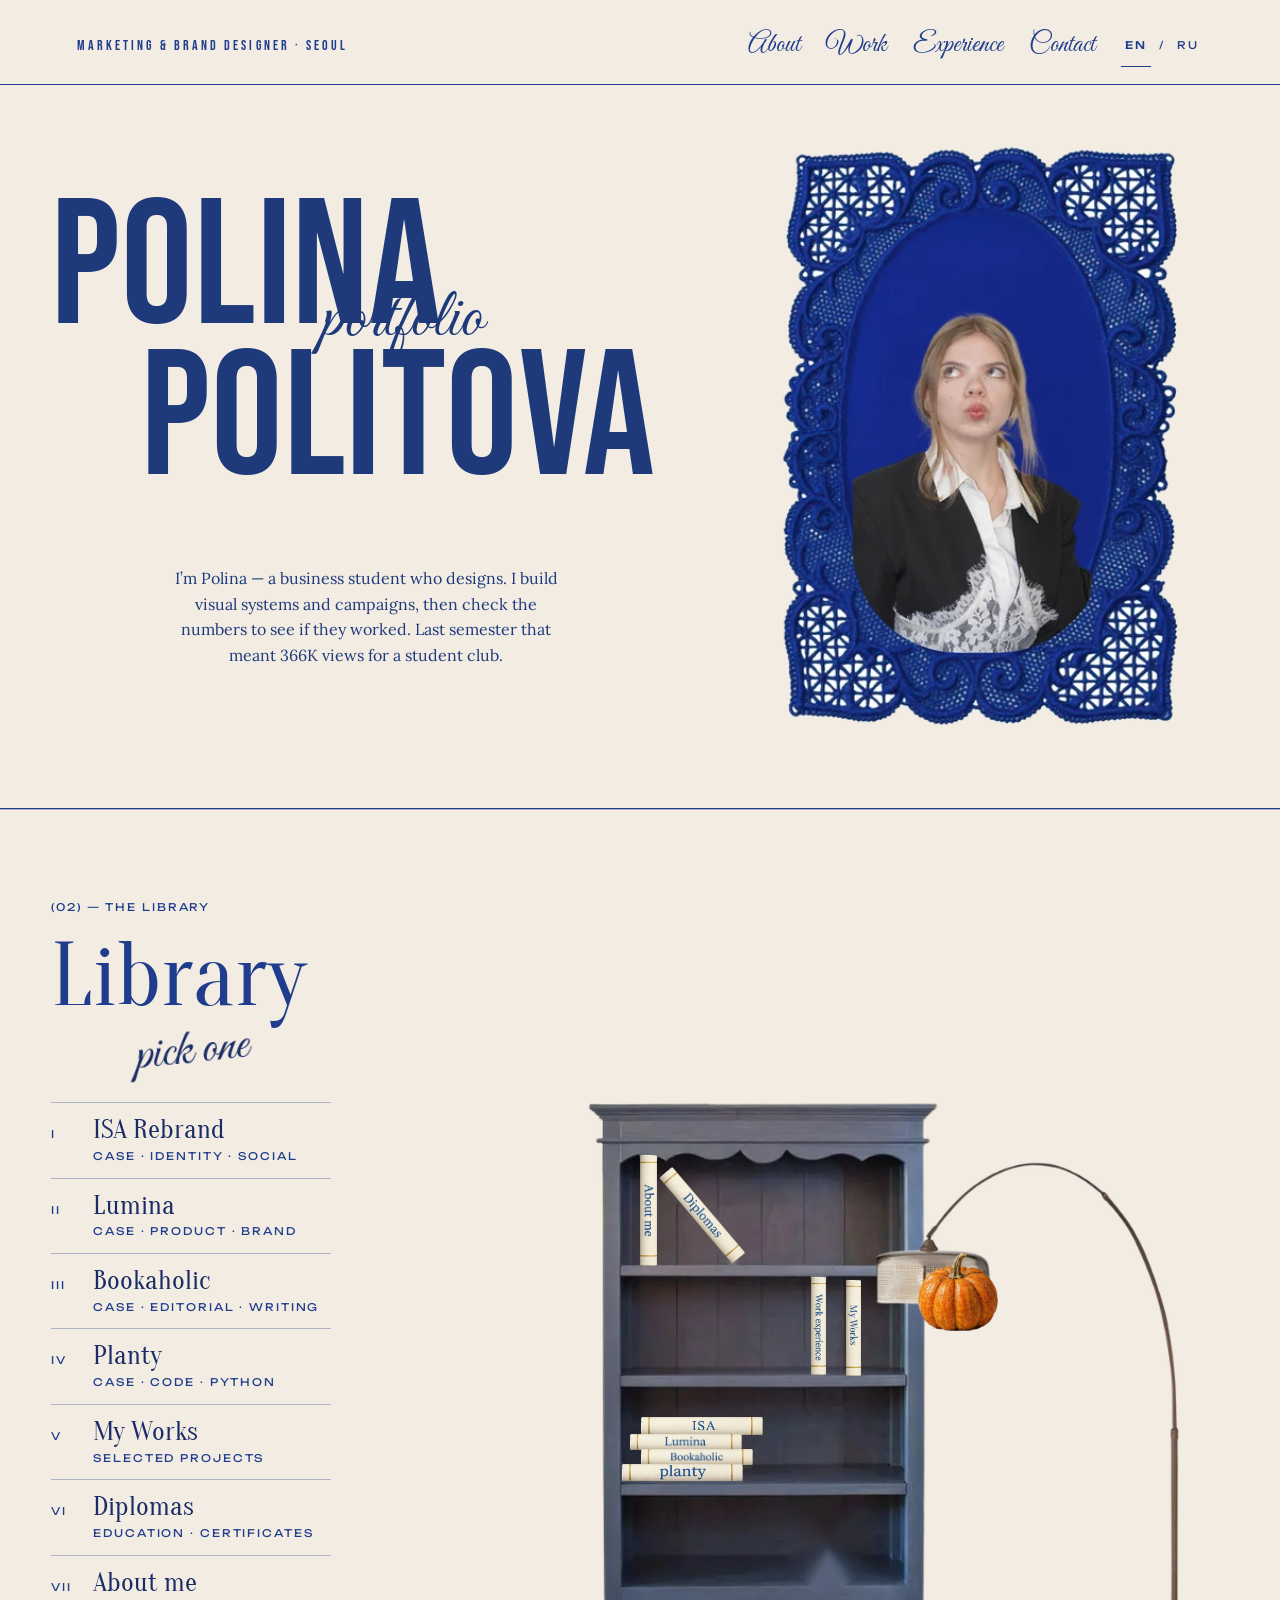
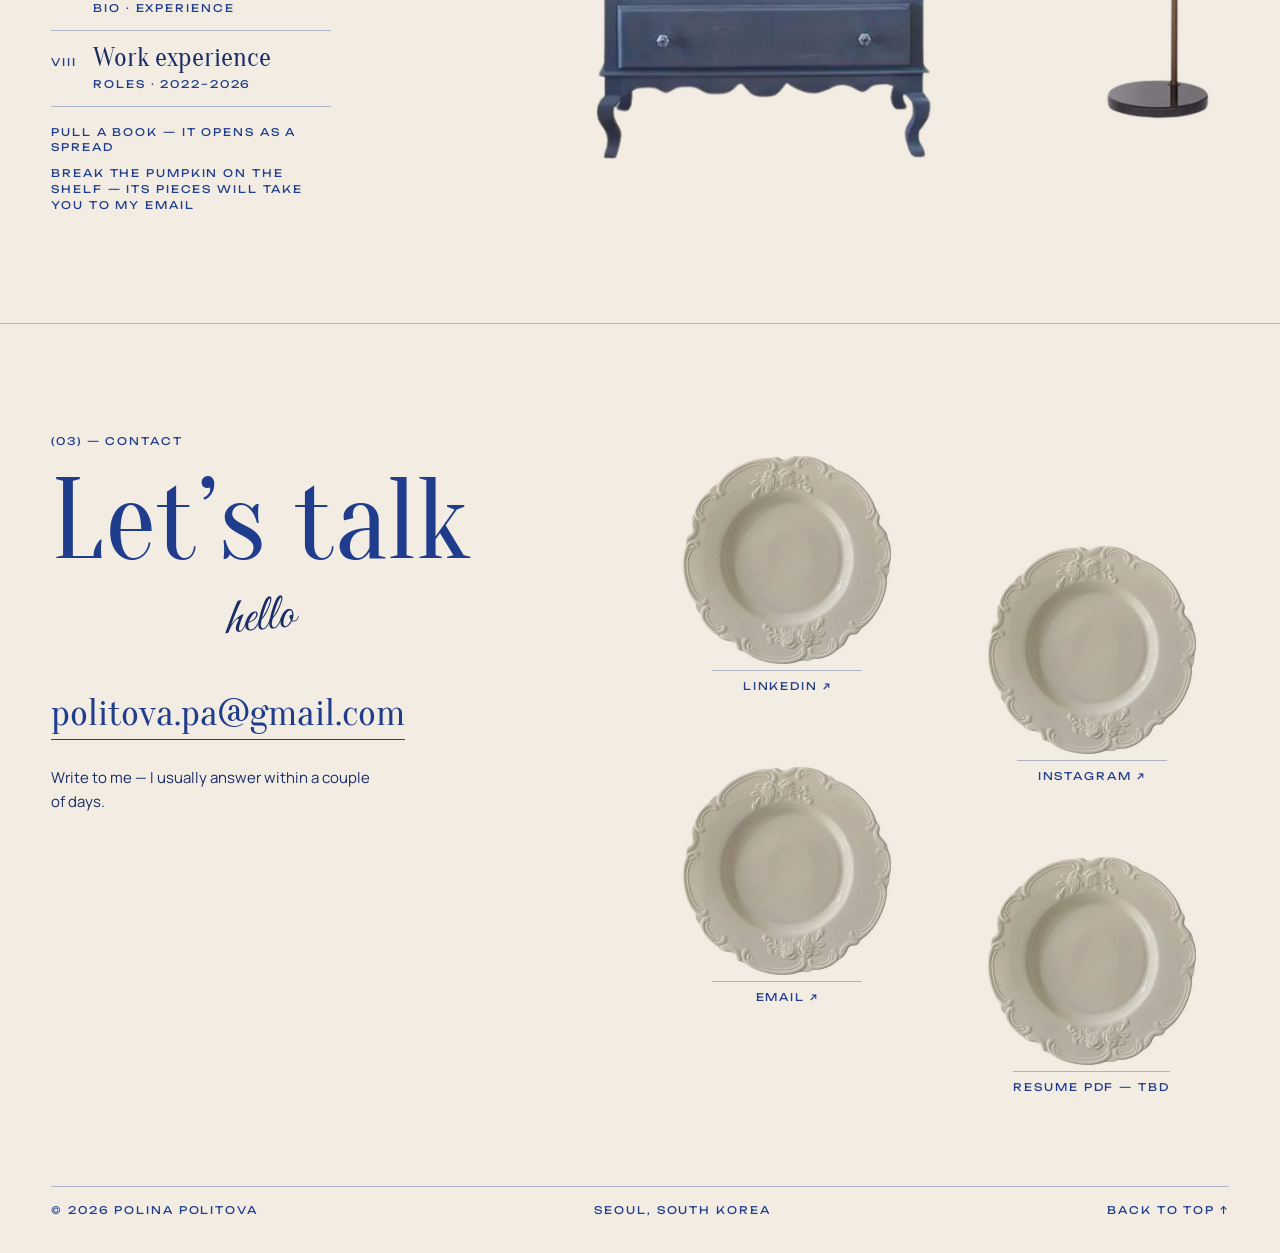
==== index.html @ 22738106 "Add files via upload" ====
<!doctype html>
<html lang="en">
<head>
<meta charset="utf-8">
<meta name="viewport" content="width=device-width, initial-scale=1">
<title>Polina Politova — Portfolio</title>
<meta name="description" content="Polina Politova — Marketing & Brand Designer. Portfolio of ISA rebrand, Lumina, Bookaholic magazine, Planty and more.">
<link rel="preconnect" href="https://fonts.googleapis.com">
<link rel="preconnect" href="https://fonts.gstatic.com" crossorigin>
<link href="https://fonts.googleapis.com/css2?family=Bebas+Neue&family=Oswald:wght@500&family=Lora:wght@400;500&family=Great+Vibes&family=Manrope:wght@400;500;600&family=Marck+Script&family=Oranienbaum&family=Unbounded:wght@300;400;500&display=swap" rel="stylesheet">
<link rel="stylesheet" href="./css/styles.css">
</head>
<body>
<div class="pp" lang="en">
<header class="bar" id="top">
<a class="hz-kick" href="#top" id="kicker-link">Marketing &amp; Brand Designer · Seoul</a>
<nav class="nav" id="main-nav" aria-label="Main">
<button type="button" class="sn" id="nav-about">About</button>
<a class="sn" href="#library" id="nav-work">Work</a>
<button type="button" class="sn" id="nav-exp">Experience</button>
<a class="sn" href="#contact" id="nav-contact">Contact</a>
<div class="lang" id="lang-group" role="group" aria-label="Language">
<button type="button" id="lang-en" aria-pressed="true">En</button>
<span class="u" aria-hidden="true">/</span>
<button type="button" id="lang-ru" aria-pressed="false">Ru</button>
</div>
</nav>
</header>

<main>
<section class="hz" id="hz-section" aria-label="Introduction">
<div class="hz-l">
<div class="hz-nw h-anim d1">
<h1 class="hz-name"><span class="l1">Polina</span><span class="l2">Politova</span></h1>
<span class="hz-script s" id="hz-script" aria-hidden="true">portfolio</span>
</div>
<p class="hz-intro h-anim d2" id="hz-intro">I’m Polina — a business student who designs.</p>
</div>
<div class="hz-r h-anim d3">
<img class="hz-photo" id="hz-photo" src="./assets/images/portrait.webp" alt="Polina Politova in a blue lace frame">
</div>
</section>

<section class="lib rv" id="library" data-rv="lib" aria-labelledby="lib-h">
<div class="lib-l">
<p class="u" style="margin: 0" id="lib-meta">(02) — The library</p>
<h2 class="sec-h o" id="lib-h">Library</h2>
<span class="sec-s s" id="lib-script" aria-hidden="true">pick one</span>
<ol class="idx-list" id="idx-list"></ol>
<p class="u hint-d" id="hint-d" style="margin: 18px 0 0">Pull a book — it opens as a spread</p>
<p class="u hint-m" id="hint-m" style="margin: 18px 0 0">Swipe the shelf, tap a book</p>
<p class="u" id="pk-hint" style="margin: 10px 0 0">Break the pumpkin on the shelf — its pieces will take you to my email</p>
</div>

<div class="lib-r">
<div class="shelf-scroll">
<div class="scene">
<nav class="shelf2" id="shelf2" aria-label="Bookshelf — portfolio sections">
<img class="shelf2-img" src="./assets/images/shelf.webp" alt="">
<button type="button" class="bk2 b-about" data-id="about" style="left: 16.19%; top: 10.23%; width: 2.52%; height: 16.12%" aria-label="Open book: About me"><img src="./assets/images/book-about.webp" alt=""></button>
<button type="button" class="bk2 b-diplomas" data-id="diplomas" style="left: 24.16%; top: 10.9%; width: 2.44%; height: 16.43%; --r: -40.4deg; transform-origin: 50% 50%" aria-label="Open book: Diplomas"><img src="./assets/images/book-diplomas.webp" alt=""></button>
<button type="button" class="bk2 b-workexp" data-id="workexp" style="left: 41.35%; top: 27.91%; width: 2.2%; height: 14.26%" aria-label="Open book: Work experience"><img src="./assets/images/book-workexp.webp" alt=""></button>
<button type="button" class="bk2 b-works" data-id="works" style="left: 46.54%; top: 28.37%; width: 2.2%; height: 13.95%" aria-label="Open book: My Works"><img src="./assets/images/book-works.webp" alt=""></button>
<button type="button" class="bk2 b-isa" data-id="isa" style="left: 16.35%; top: 48.22%; width: 17.92%; height: 2.64%" aria-label="Open book: ISA Rebrand"><img src="./assets/images/book-isa.webp" alt=""></button>
<button type="button" class="bk2 b-lumina" data-id="lumina" style="left: 14.78%; top: 50.7%; width: 16.51%; height: 2.33%" aria-label="Open book: Lumina"><img src="./assets/images/book-lumina.webp" alt=""></button>
<button type="button" class="bk2 b-bookaholic" data-id="bookaholic" style="left: 16.35%; top: 52.87%; width: 16.51%; height: 2.33%" aria-label="Open book: Bookaholic"><img src="./assets/images/book-bookaholic.webp" alt=""></button>
<button type="button" class="bk2 b-planty" data-id="planty" style="left: 13.52%; top: 55.04%; width: 17.92%; height: 2.48%" aria-label="Open book: Planty"><img src="./assets/images/book-planty.webp" alt=""></button>
<button type="button" class="pk" aria-label="Break the pumpkin — go to my email"><img src="./assets/images/pumpkin-whole.webp" alt=""></button>
</nav>
</div>
</div>
</div>
</section>
</main>

<footer class="ct" id="contact">
<div class="rv" data-rv="ct">
<div class="ct-in">
<div class="ct-l">
<p class="u" style="margin: 0" id="ct-meta">(03) — Contact</p>
<h2 class="ct-h o" id="ct-title">Let’s talk</h2>
<span class="sec-s s" id="ct-script" aria-hidden="true">hello</span>
<a class="mail" href="mailto:politova.pa@gmail.com">politova.pa@gmail.com</a>
<p class="ct-note" id="ct-note">Write to me — I usually answer within a couple of days.</p>
</div>
<div class="ct-r">
<div class="scs">
<a class="sc" href="https://www.linkedin.com/in/polina-politova-3bb657448" target="_blank" rel="noopener noreferrer"><img src="./assets/images/social-icon.webp" alt=""><span class="sc-l u">LinkedIn ↗</span></a>
<a class="sc" href="https://www.instagram.com/weoesap/" target="_blank" rel="noopener noreferrer"><img src="./assets/images/social-icon.webp" alt=""><span class="sc-l u">Instagram ↗</span></a>
<a class="sc" href="mailto:politova.pa@gmail.com"><img src="./assets/images/social-icon.webp" alt=""><span class="sc-l u" id="sc-email">Email ↗</span></a>
<button type="button" class="sc is-tbd" id="sc-resume" aria-disabled="true" aria-label="Resume PDF — coming soon (TBD)"><img src="./assets/images/social-icon.webp" alt=""><span class="sc-l u" id="sc-resume-label">Resume PDF — TBD</span></button>
</div>
</div>
</div>
<div class="fbar"><span class="u">© 2026 Polina Politova</span><span class="u" id="ft-loc">Seoul, South Korea</span><a class="u" href="#top" id="ft-top">Back to top ↑</a></div>
</div>
</footer>

<canvas class="fx" aria-hidden="true"></canvas>
<img class="pk-atlas" src="./assets/images/pumpkin-atlas.webp" alt="" aria-hidden="true" style="position: absolute; width: 1px; height: 1px; opacity: 0; pointer-events: none; left: 0; top: 0">
<div id="overlay-host"></div>
</div>
<script src="./js/data.js"></script>
<script src="./js/main.js"></script>
</body>
</html>
---- css/styles.css ----
body{margin:0;background:#F2ECE3}
a{color:#1F3D8C}a:hover{color:#1F3D8C}
.pp{--por:#F2ECE3;--cob:#1F3D8C;--ink:#1A2C66;--gold:#C2A15A;--hair:rgba(31,61,140,.32);font-family:'Manrope',system-ui,sans-serif;font-size:15px;line-height:1.65;color:var(--ink);background:#F2ECE3;min-height:100vh;position:relative;overflow-x:hidden;-webkit-font-smoothing:antialiased}
.pp *{box-sizing:border-box}
.o{font-family:'Oranienbaum',Georgia,serif;font-weight:400}
.s{font-family:'Great Vibes','Marck Script',cursive;font-weight:400}
.u{font-family:'Unbounded',sans-serif;font-weight:400;font-size:10.5px;line-height:1.5;letter-spacing:.18em;text-transform:uppercase;color:var(--cob)}
.bar{display:flex;flex-wrap:wrap;justify-content:space-between;align-items:center;gap:6px 28px;max-width:1440px;margin:0 auto;padding:10px clamp(16px,4vw,56px);border-bottom:1px solid var(--hair)}
.bar a,.bar button{font-family:'Unbounded',sans-serif;font-size:10.5px;letter-spacing:.18em;text-transform:uppercase;color:var(--cob);text-decoration:none;background:none;border:0;border-bottom:1px solid transparent;padding:14px 0;cursor:pointer;transition:border-color .6s ease-out}
.bar a:hover,.bar button:hover{border-bottom-color:var(--cob)}
.nav{display:flex;align-items:center;flex-wrap:wrap;gap:0 26px}
.lang{display:flex;align-items:center;gap:8px}
.lang button{min-width:30px}
.lang button[aria-pressed="true"]{border-bottom-color:var(--cob);font-weight:500}
.bar a:focus-visible,.bar button:focus-visible,.idx:focus-visible,.close:focus-visible,.sc:focus-visible,.next:focus-visible{outline:1px solid var(--cob);outline-offset:4px}
.tbdf{display:grid;place-items:center;border:1px solid var(--hair);text-align:center;padding:8px;background:transparent}

.hero{position:relative;max-width:1440px;margin:0 auto;padding:28px clamp(16px,4vw,56px) 130px;display:grid;grid-template-columns:repeat(12,minmax(0,1fr));column-gap:20px;align-items:start;min-height:860px}
.h-meta{grid-column:1/7;grid-row:1;margin:0;position:relative;z-index:4;display:flex;gap:22px}
.nw{grid-column:1/11;grid-row:2;position:relative;z-index:4;margin-top:clamp(40px,7vw,96px)}
.h-name{margin:0;font-size:clamp(70px,12.4vw,182px);line-height:.84;color:var(--cob);letter-spacing:-.01em}
.h-name .l1,.h-name .l2{display:block}
.h-name .l2{padding-left:9vw}
.h-script{position:absolute;left:clamp(150px,38%,560px);top:30%;font-size:clamp(46px,6.4vw,96px);line-height:1;color:var(--ink);transform:rotate(-8deg);white-space:nowrap}
.h-intro{grid-column:2/6;grid-row:3;position:relative;z-index:4;margin-top:56px;max-width:340px}
.h-intro p{margin:0 0 14px}
.h-facts{grid-column:7/13;grid-row:3;position:relative;z-index:4;list-style:none;margin:300px 0 0;padding:0;display:grid;grid-template-columns:repeat(3,minmax(0,1fr));gap:18px;border-top:1px solid var(--hair)}
.h-facts li{padding-top:12px}
.fact-n{display:block;font-family:'Oranienbaum',serif;font-size:46px;line-height:1;color:var(--cob);margin-bottom:6px}
.next{position:absolute;left:clamp(16px,4vw,56px);bottom:96px;z-index:4;text-decoration:none}
.h-plate{position:absolute;z-index:2;right:-4vw;top:40px;width:min(46vw,660px);height:auto;mix-blend-mode:multiply;transform:translate3d(0,calc(var(--sy,0) * 0.05px),0);animation:sIn 1.4s cubic-bezier(.22,.61,.36,1) both}
.tile{position:absolute;aspect-ratio:1/1}
.t1{z-index:1;left:clamp(16px,4vw,56px);top:600px;width:150px;transform:translate3d(0,calc(var(--sy,0) * -0.09px),0)}
.t2{z-index:3;right:40vw;top:30px;width:118px;transform:translate3d(0,calc(var(--sy,0) * -0.14px),0)}
.t3{z-index:3;right:4vw;top:460px;width:180px;transform:translate3d(0,calc(var(--sy,0) * -0.07px),0)}
.h-lace{position:absolute;z-index:1;left:30%;right:clamp(16px,4vw,56px);bottom:22px;height:54px}
.h-anim{animation:fUp 1s cubic-bezier(.22,.61,.36,1) both}
.d1{animation-delay:.15s}.d2{animation-delay:.3s}.d3{animation-delay:.45s}
@keyframes fUp{from{opacity:0;transform:translateY(18px)}to{opacity:1;transform:none}}
@keyframes sIn{from{opacity:0;transform:rotate(-14deg) scale(.96)}to{opacity:1;transform:translate3d(0,calc(var(--sy,0) * 0.05px),0)}}

.bar{padding:22px clamp(16px,6vw,96px) 14px;border-bottom:1px solid var(--cob)}
.bar .hz-kick{font-family:'Bebas Neue','Oswald',sans-serif;font-size:14px;letter-spacing:.22em;text-transform:uppercase;padding:12px 0}
.bar .sn{font-family:'Great Vibes','Marck Script',cursive;font-size:27px;letter-spacing:0;text-transform:none;padding:6px 0;line-height:1.2}
.hz{max-width:1440px;margin:0 auto;padding:40px clamp(16px,6vw,96px) 70px;display:grid;grid-template-columns:repeat(12,minmax(0,1fr));column-gap:20px;align-items:center;border-bottom:1px solid var(--cob)}
.hz-l{grid-column:1/8;min-width:0}
.hz-r{grid-column:8/13;min-width:0;display:flex;justify-content:center}
.hz-nw{position:relative;margin-left:-2vw}
.hz-name{margin:0;font-family:'Bebas Neue','Oswald',sans-serif;font-weight:400;font-size:clamp(96px,14vw,206px);line-height:.84;letter-spacing:.005em;color:#1E3A7B;text-transform:uppercase}
.hz-name span{display:block}
.hz-name .l2{padding-left:clamp(40px,7vw,110px)}
.hz-script{position:absolute;left:clamp(200px,40%,420px);top:30%;font-size:clamp(46px,5.4vw,80px);line-height:1;color:#1E3A7B}
.hz-intro{font-family:'Lora',Georgia,serif;font-size:16px;line-height:1.6;color:#1E3A7B;text-align:center;max-width:400px;margin:70px 0 0 clamp(20px,7vw,110px)}
.hz-photo{display:block;width:min(100%,440px);height:auto;mix-blend-mode:multiply}
.xp{max-width:1440px;margin:0 auto;padding:90px clamp(16px,4vw,56px) 110px;border-top:1px solid var(--hair);display:grid;grid-template-columns:repeat(12,minmax(0,1fr));column-gap:20px;row-gap:40px}
.xp-l{grid-column:1/5;min-width:0}
.xp-r{grid-column:5/13;min-width:0}
.xp-list{list-style:none;margin:0;padding:0;border-bottom:1px solid var(--hair)}
.xp-row{display:grid;grid-template-columns:minmax(0,1.1fr) minmax(0,1.6fr) minmax(0,.8fr);gap:20px;align-items:baseline;border-top:1px solid var(--hair);padding:16px 0}
.xp-role{font-family:'Oranienbaum',serif;font-size:26px;line-height:1.15;color:var(--cob)}
.xp-org{font-size:14.5px;line-height:1.5}
.xp-date{text-align:right}
.xp-q{display:grid;grid-template-columns:repeat(2,minmax(0,1fr));gap:30px;margin-top:44px}
.rv{opacity:0;transform:translateY(26px);transition:opacity 1s cubic-bezier(.22,.61,.36,1),transform 1s cubic-bezier(.22,.61,.36,1)}
.rv.in{opacity:1;transform:none}
.lib{max-width:1440px;margin:0 auto;padding:90px clamp(16px,4vw,56px) 110px;display:grid;grid-template-columns:repeat(12,minmax(0,1fr));column-gap:20px;row-gap:40px;border-top:1px solid var(--hair)}
.lib-l{grid-column:1/4;min-width:0}
.lib-r{grid-column:4/13;min-width:0}
.sec-h{margin:22px 0 0;font-size:clamp(60px,7vw,116px);line-height:.88;color:var(--cob)}
.sec-s{display:block;font-size:clamp(38px,4vw,58px);line-height:1;color:var(--ink);transform:rotate(-6deg);margin:4px 0 30px 30%}
.idx-list{list-style:none;margin:0;padding:0;border-bottom:1px solid var(--hair)}
.idx{display:grid;grid-template-columns:42px minmax(0,1fr);align-items:baseline;width:100%;text-align:left;background:none;border:0;border-top:1px solid var(--hair);padding:12px 0 13px;cursor:pointer;color:var(--ink);font-family:inherit}
.idx-t{display:inline;font-family:'Oranienbaum',serif;font-size:27px;line-height:1.1;border-bottom:1px solid transparent;transition:border-color .6s ease-out}
.idx:hover .idx-t{border-bottom-color:var(--cob)}
.idx-k{display:block;margin-top:4px}
.hint-m{display:none}
.shelf-scroll{width:100%;overflow-x:auto;overflow-y:hidden;-webkit-overflow-scrolling:touch;scroll-snap-type:x proximity;padding:24px 0 6px;scrollbar-width:thin;scrollbar-color:var(--hair) transparent}
.scene{display:flex;align-items:flex-end;justify-content:center;gap:24px;width:max-content;margin:0 auto}
.shelf{position:relative;flex:none;width:620px;border:1px solid var(--hair);padding:0;margin:0}
.shelf-img{display:block;width:100%;height:auto}
.lamp{flex:none;display:block;width:380px;height:auto;mix-blend-mode:multiply}
.book{position:absolute;padding:0;margin:0;cursor:pointer;background:#F2ECE3;border:1px solid var(--cob);border-radius:0;display:flex;flex-direction:column;align-items:center;justify-content:space-between;padding:6px 0;color:var(--cob);font-family:inherit;transform-origin:50% 100%;transition:transform .6s cubic-bezier(.22,.61,.36,1);scroll-snap-align:center}
.book:hover{transform:translateY(-6px)}
.book:focus-visible{outline:1px solid var(--cob);outline-offset:3px}
.book .gl{display:block;width:100%;border-top:1px solid var(--gold);flex:none}
.sp-t{writing-mode:vertical-rl;font-family:'Oranienbaum',serif;font-size:14px;line-height:1;white-space:nowrap;color:var(--cob)}
.pp[lang="ru"] .sp-t{font-size:13px}
.b-isa{left:35.65%;top:37.75%;width:5.44%;height:12.34%}
.b-lumina{left:41.36%;top:38.64%;width:4.63%;height:11.45%}
.b-bookaholic{left:46.26%;top:37.39%;width:5.71%;height:12.70%}
.b-works{left:25.85%;top:67.8%;width:5.44%;height:9.84%}
.b-diplomas{left:31.56%;top:68.34%;width:4.9%;height:9.3%}
.b-about{left:36.73%;top:67.44%;width:5.71%;height:10.2%}
.book.is-tilt{animation:bkTilt .7s cubic-bezier(.45,0,.55,1) forwards}
.book.is-out{opacity:0;pointer-events:none}
.book.is-return{animation:bkBack .8s cubic-bezier(.22,.61,.36,1) both}
@keyframes bkTilt{0%{transform:perspective(400px) translateY(0) rotateX(0)}35%{transform:perspective(400px) translateY(-12px) rotateX(-7deg)}100%{transform:perspective(400px) translateY(30px) rotateX(-64deg) scale(1.08);opacity:0}}
@keyframes bkBack{from{transform:translateY(-36px);opacity:0}to{transform:none;opacity:1}}

.ct{position:relative;padding:110px clamp(16px,4vw,56px) 34px;border-top:1px solid var(--hair)}
.lace-tbd{height:54px;max-width:1440px;margin:0 auto 96px}
.ct-in{max-width:1440px;margin:0 auto;display:grid;grid-template-columns:repeat(12,minmax(0,1fr));column-gap:20px;row-gap:40px}
.ct-l{grid-column:1/7;min-width:0}
.ct-r{grid-column:7/13;min-width:0}
.ct-h{margin:22px 0 0;font-size:clamp(64px,9vw,150px);line-height:.86;color:var(--cob)}
.mail{display:inline-block;margin-top:36px;font-family:'Oranienbaum',serif;font-size:clamp(26px,3vw,42px);line-height:1.1;color:var(--cob);text-decoration:none;border-bottom:1px solid var(--cob);padding-bottom:4px;word-break:break-word}
.ct-note{max-width:330px;margin:26px 0 0}
.scs{display:grid;grid-template-columns:repeat(2,minmax(0,1fr));gap:20px 30px;padding-top:20px}
.sc{display:flex;flex-direction:column;align-items:center;gap:6px;text-decoration:none;background:none;border:0;padding:0;cursor:pointer;font-family:inherit;color:var(--cob)}
.sc:nth-child(2){margin-top:90px}.sc:nth-child(3){margin-top:-40px}.sc:nth-child(4){margin-top:50px}
.sc img{display:block;width:min(210px,100%);height:auto;mix-blend-mode:multiply;transition:transform 1.6s cubic-bezier(.22,.61,.36,1)}
.sc:hover img,.sc:focus-visible img{transform:rotate(70deg)}
.sc-l{display:flex;gap:8px;align-items:center;border-top:1px solid var(--hair);padding-top:8px;min-width:150px;justify-content:center}
.sc.is-tbd{cursor:not-allowed}
.fbar{max-width:1440px;margin:90px auto 0;display:flex;flex-wrap:wrap;justify-content:space-between;gap:8px 24px;border-top:1px solid var(--hair);padding-top:16px}
.fbar a{text-decoration:none}

.ov{position:fixed;inset:0;z-index:50;display:flex;align-items:center;justify-content:center;padding:2vh 2vw;background:rgba(26,44,102,.55);animation:ovIn .6s ease-out both}
.ov.is-closing{animation:ovOut .6s ease-out forwards}
@keyframes ovIn{from{opacity:0}to{opacity:1}}
@keyframes ovOut{from{opacity:1}to{opacity:0}}
.spread{position:relative;display:flex;width:min(1300px,96vw);height:min(860px,94vh);background:#F2ECE3;border:1px solid var(--gold);perspective:2400px;animation:spIn .8s cubic-bezier(.22,.61,.36,1) both}
.ov.is-closing .spread{animation:spOut .6s cubic-bezier(.4,0,.2,1) forwards}
@keyframes spIn{from{transform:translateY(10vh) scale(.62);opacity:0}to{transform:none;opacity:1}}
@keyframes spOut{from{transform:none;opacity:1}to{transform:translateY(8vh) scale(.7);opacity:0}}
.page{position:relative;flex:1 1 50%;min-width:0;overflow:hidden;background:#F2ECE3}
.page-l{border-right:1px solid var(--hair);transform-origin:100% 50%;backface-visibility:hidden;-webkit-backface-visibility:hidden;animation:pgOpen 1s .15s cubic-bezier(.22,.61,.36,1) both}
@keyframes pgOpen{from{transform:rotateY(-180deg)}to{transform:rotateY(0)}}
.frame{position:absolute;inset:14px;border:1px solid var(--hair);pointer-events:none;z-index:2}
.pg-scroll{position:absolute;inset:0;overflow-y:auto;overscroll-behavior:contain;scrollbar-width:thin;scrollbar-color:var(--hair) transparent}
.pg-in{padding:46px 56px 56px}
.close{position:absolute;top:22px;right:22px;z-index:6;min-height:44px;padding:0 16px;display:flex;align-items:center;gap:10px;border:1px solid var(--cob);background:#F2ECE3;color:var(--cob);cursor:pointer;font-family:'Unbounded',sans-serif;font-size:10px;letter-spacing:.18em;text-transform:uppercase}
.pg-top{display:flex;justify-content:space-between;gap:16px;border-bottom:1px solid var(--hair);padding-bottom:10px}
.sp-title{margin:44px 0 0;font-size:clamp(58px,6.4vw,112px);line-height:.88;color:var(--cob);overflow-wrap:anywhere}
.sp-script{display:block;font-size:clamp(34px,3.4vw,52px);line-height:1;color:var(--ink);transform:rotate(-5deg);margin:6px 0 0 38%}
.sp-lead{font-size:16.5px;line-height:1.6;margin:34px 0 40px;max-width:36ch}
.portrait{display:block;margin:0 0 40px;padding:8px;border:1px solid var(--hair);width:min(320px,80%)}
.portrait img{display:block;width:100%;height:auto;mix-blend-mode:multiply}
.lbl{display:flex;align-items:center;gap:14px;margin:0 0 14px}
.lbl::after{content:'';flex:1 1 auto;border-top:1px solid var(--hair)}
.blk{margin:0 0 36px}
.blk p{margin:0 0 12px}
.list{list-style:none;margin:0;padding:0;counter-reset:it}
.list li{counter-increment:it;display:grid;grid-template-columns:38px minmax(0,1fr);padding:10px 0;border-bottom:1px solid rgba(31,61,140,.14);font-size:15px;line-height:1.6}
.list li::before{content:counter(it,lower-roman) '.';font-family:'Oranienbaum',serif;font-size:19px;line-height:1.3;color:var(--cob)}
.stats{display:grid;grid-template-columns:repeat(2,minmax(0,1fr));column-gap:28px;margin:0 0 14px}
.stat{border-top:1px solid var(--hair);padding:14px 0 18px}
.stat-n{margin:0 0 8px;font-family:'Oranienbaum',serif;font-size:clamp(46px,4.6vw,70px);line-height:.95;color:var(--cob)}
.stat-l{margin:0}
.note{font-size:12.5px;line-height:1.55;margin:0 0 40px}
.gal{display:grid;grid-template-columns:repeat(6,minmax(0,1fr));gap:14px;grid-auto-flow:dense;margin:0 0 40px}
.fig{margin:0;min-width:0;grid-column:span 2;display:flex;flex-direction:column}
.fig .mat{display:block;padding:5px;border:1px solid var(--hair);flex:1 1 auto}
.fig img{display:block;width:100%;aspect-ratio:4/5;object-fit:cover}
.fig figcaption{margin-top:7px}
.gal .fig:first-child{grid-column:span 4;grid-row:span 2}
.gal .fig:first-child .mat{display:flex}
.gal .fig:first-child img{height:100%;aspect-ratio:auto;min-height:100%}
.gal.wide .fig{grid-column:span 3}
.gal.wide .fig:first-child{grid-column:span 6;grid-row:auto}
.gal.wide .fig img,.gal.wide .fig:first-child img{aspect-ratio:16/9;height:auto;min-height:0}
.tbd{aspect-ratio:4/5}
.gal .fig:first-child .tbd{height:100%;aspect-ratio:auto;min-height:260px}
.quote{margin:0 0 20px;padding:18px 0 0;border-top:1px solid var(--hair)}
.quote p{margin:0 0 10px;font-family:'Oranienbaum',serif;font-size:24px;line-height:1.3;color:var(--ink)}
.vid{max-width:420px}
.vid video{display:block;width:100%;aspect-ratio:4/5;background:#1A2C66}
.mag-lace{height:44px;margin:0 0 30px}

.shelf2{position:relative;flex:none;width:680px;margin:160px 0 0;left:80px}
@media (max-width:1100px){.shelf2{margin-top:40px;left:0}}
.shelf2-img{display:block;width:100%;height:auto}
.bk2{position:absolute;padding:0;margin:0;border:0;background:none;cursor:pointer;transform:rotate(var(--r,0deg));transform-origin:50% 100%;transition:transform .6s cubic-bezier(.22,.61,.36,1);scroll-snap-align:center}
.bk2 img{display:block;width:100%;height:100%}
.bk2:hover{transform:translateY(-6px) rotate(var(--r,0deg))}
.bk2:focus-visible{outline:1px solid #F2ECE3;outline-offset:3px}
.bk2.is-tilt{animation:bkTilt .7s cubic-bezier(.45,0,.55,1) forwards}
.bk2.is-out{opacity:0;pointer-events:none}
.bk2.is-return{animation:bkBack .8s cubic-bezier(.22,.61,.36,1) both}
.pk{position:absolute;left:54.15%;top:24.33%;width:17.69%;height:11.45%;padding:0;margin:0;border:0;background:none;cursor:pointer;transform-origin:50% 100%;transition:transform .6s cubic-bezier(.22,.61,.36,1)}
.pk img{display:block;width:100%;height:100%;object-fit:contain}
.pk:hover{transform:rotate(-3deg)}
.pk:focus-visible{outline:1px solid var(--cob);outline-offset:4px}
.pk.is-gone{visibility:hidden}
.fx{position:fixed;left:0;top:0;width:100vw;height:100vh;pointer-events:none;z-index:40;transition:opacity .8s ease-out}
.fx.is-fade{opacity:0}
@media (max-width:1360px){.lamp{display:none}}
@media (max-width:1100px){
.lib-l,.lib-r,.ct-l,.ct-r,.xp-l,.xp-r,.hz-l,.hz-r{grid-column:1/-1}
.hz-r{margin-top:40px}
.xp-q{grid-template-columns:minmax(0,1fr)}
.hero{min-height:0}
.h-plate{position:relative;grid-column:1/-1;grid-row:4;right:auto;top:auto;width:min(86vw,560px);justify-self:end;margin:-30px -4vw 0 0}
.h-facts{grid-column:1/-1;grid-row:5;margin-top:40px}
.h-intro{grid-column:1/-1}
.t1{top:auto;bottom:250px}.t2{right:8vw}.t3{top:auto;bottom:160px}
}
@media (max-width:860px){
.ov{padding:0}
.spread{width:100vw;height:100vh;height:100dvh;border:0;flex-direction:column;overflow-y:auto;perspective:none}
.page{flex:none;overflow:visible}
.page-l{animation:none;border-right:0}
.page-r{border-top:1px solid var(--hair)}
.frame{display:none}
.pg-scroll{position:static;overflow:visible}
.pg-in{padding:84px 20px 36px}
.close{position:fixed;top:12px;right:12px}
.gal{grid-template-columns:repeat(2,minmax(0,1fr))}
.fig,.gal .fig:first-child,.gal.wide .fig,.gal.wide .fig:first-child{grid-column:span 2;grid-row:auto}
.gal .fig:first-child img{height:auto;aspect-ratio:4/5}
.gal.wide .fig img{aspect-ratio:16/9}
}
@media (max-width:760px){
.hero{padding-bottom:110px}
.hz-script{left:42%;top:32%}
.hz-intro{margin-left:0;text-align:left}
.xp-row{grid-template-columns:minmax(0,1fr)}
.xp-date{text-align:left}
.bar .sn{font-size:23px}
.h-name .l2{padding-left:12vw}
.h-script{top:34%;left:30%}
.h-facts{grid-template-columns:minmax(0,1fr)}
.t1{width:100px}.t2{width:80px;top:70px}.t3{width:110px}
.h-lace{left:16px}
.hint-d{display:none}.hint-m{display:block}
.scs{gap:16px}
.sc:nth-child(2){margin-top:50px}.sc:nth-child(3){margin-top:-20px}.sc:nth-child(4){margin-top:30px}
.stats{grid-template-columns:minmax(0,1fr)}
}
@media (prefers-reduced-motion:reduce){
.pp *,.pp *::before,.pp *::after{animation-duration:.01ms!important;animation-delay:0s!important;transition-duration:.01ms!important}
}
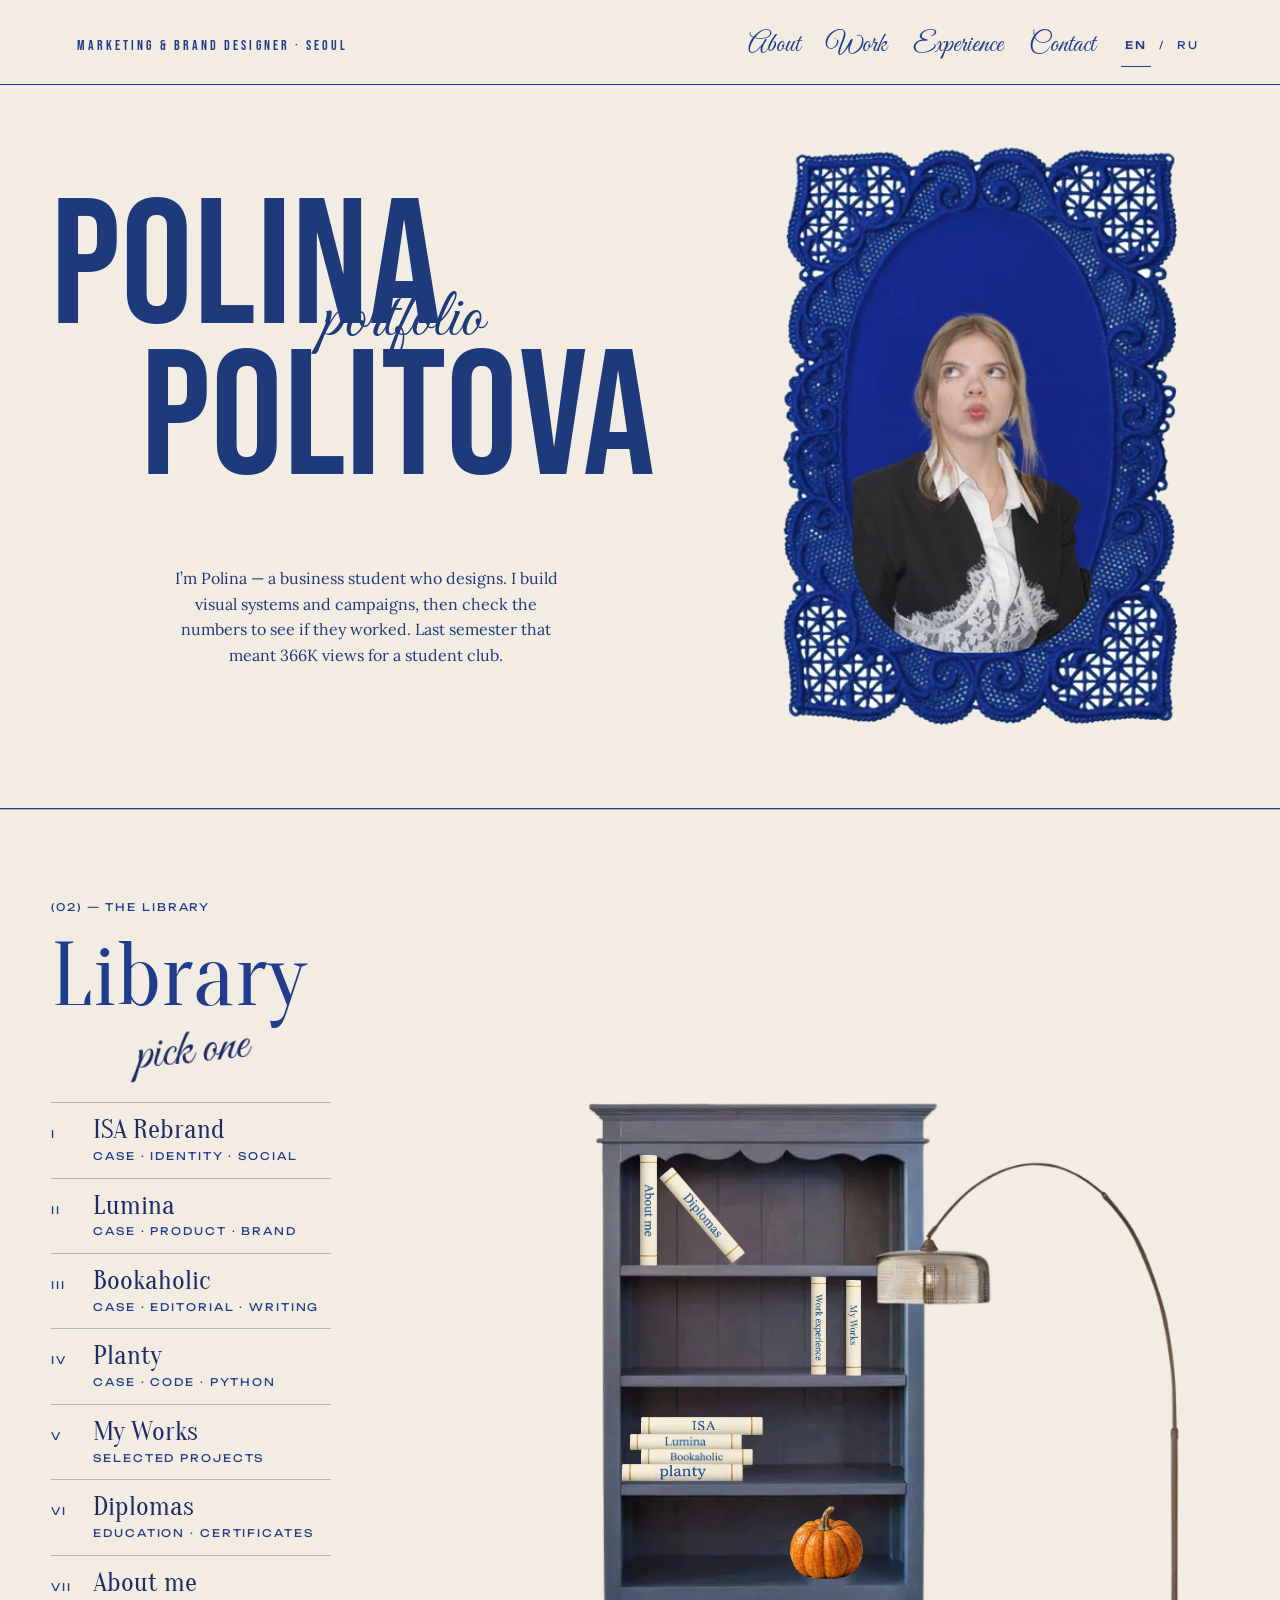
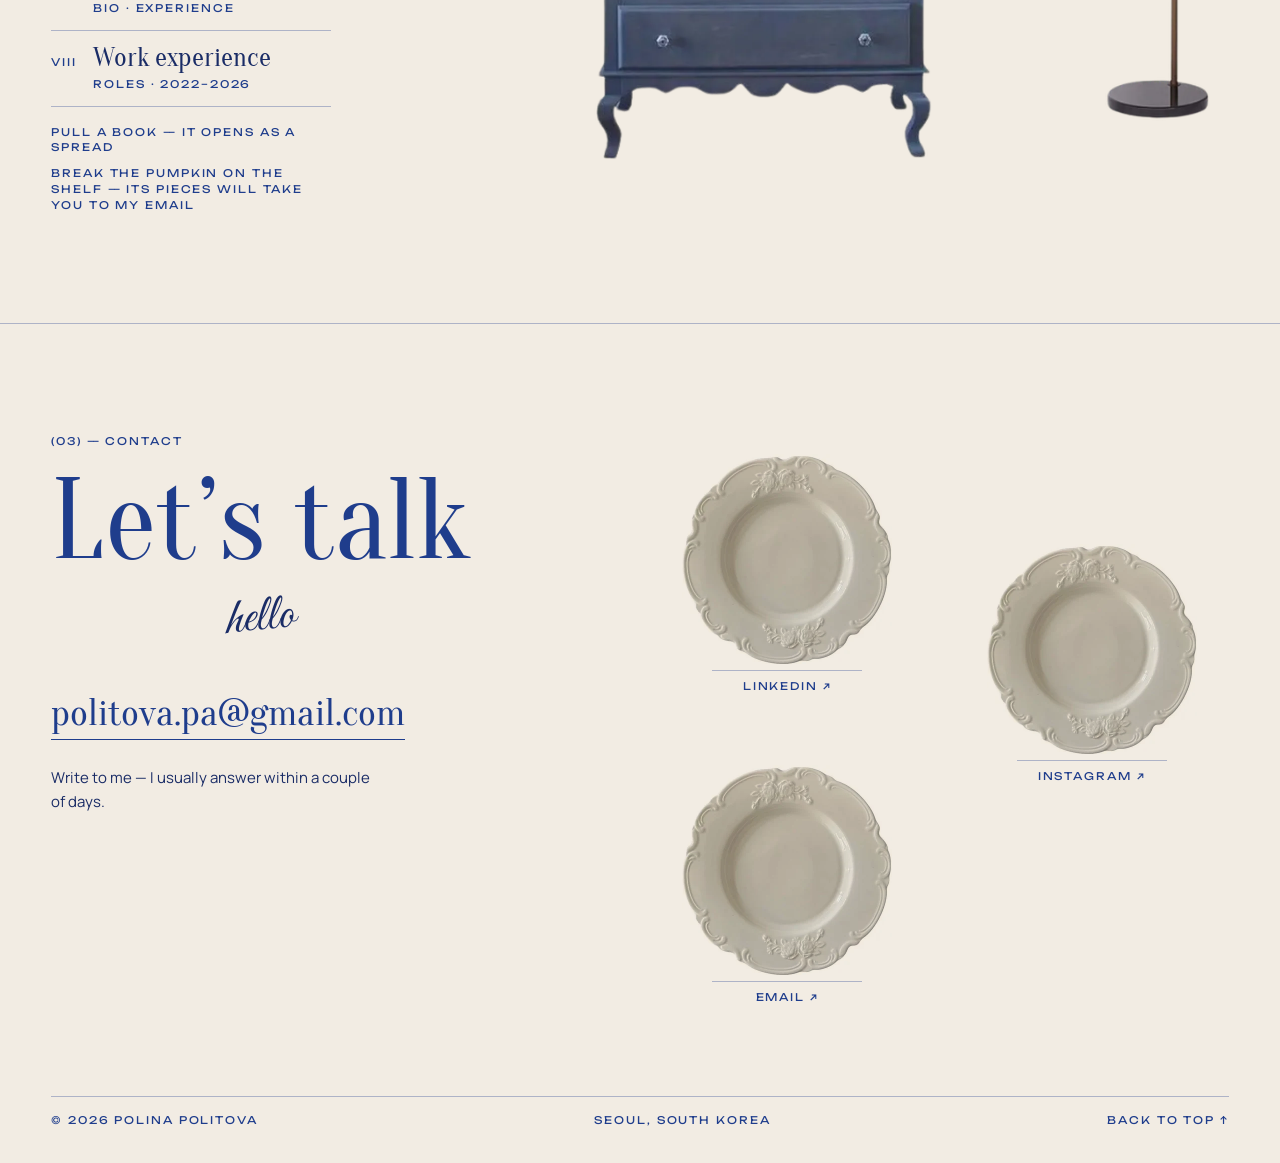
==== commit cca49a97: "Add files via upload" ====
--- a/index.html
+++ b/index.html
@@ -65,7 +65,7 @@
 <button type="button" class="bk2 b-lumina" data-id="lumina" style="left: 14.78%; top: 50.7%; width: 16.51%; height: 2.33%" aria-label="Open book: Lumina"><img src="./assets/images/book-lumina.webp" alt=""></button>
 <button type="button" class="bk2 b-bookaholic" data-id="bookaholic" style="left: 16.35%; top: 52.87%; width: 16.51%; height: 2.33%" aria-label="Open book: Bookaholic"><img src="./assets/images/book-bookaholic.webp" alt=""></button>
 <button type="button" class="bk2 b-planty" data-id="planty" style="left: 13.52%; top: 55.04%; width: 17.92%; height: 2.48%" aria-label="Open book: Planty"><img src="./assets/images/book-planty.webp" alt=""></button>
-<button type="button" class="pk" aria-label="Break the pumpkin — go to my email"><img src="./assets/images/pumpkin-whole.webp" alt=""></button>
+<button type="button" class="pk" style="left: 38.21%; top: 60.78%; width: 10.85%; height: 11.32%" aria-label="Break the pumpkin — go to my email"><img src="./assets/images/pumpkin-whole.webp" alt=""></button>
 </nav>
 </div>
 </div>
@@ -88,7 +88,6 @@
 <a class="sc" href="https://www.linkedin.com/in/polina-politova-3bb657448" target="_blank" rel="noopener noreferrer"><img src="./assets/images/social-icon.webp" alt=""><span class="sc-l u">LinkedIn ↗</span></a>
 <a class="sc" href="https://www.instagram.com/weoesap/" target="_blank" rel="noopener noreferrer"><img src="./assets/images/social-icon.webp" alt=""><span class="sc-l u">Instagram ↗</span></a>
 <a class="sc" href="mailto:politova.pa@gmail.com"><img src="./assets/images/social-icon.webp" alt=""><span class="sc-l u" id="sc-email">Email ↗</span></a>
-<button type="button" class="sc is-tbd" id="sc-resume" aria-disabled="true" aria-label="Resume PDF — coming soon (TBD)"><img src="./assets/images/social-icon.webp" alt=""><span class="sc-l u" id="sc-resume-label">Resume PDF — TBD</span></button>
 </div>
 </div>
 </div>
